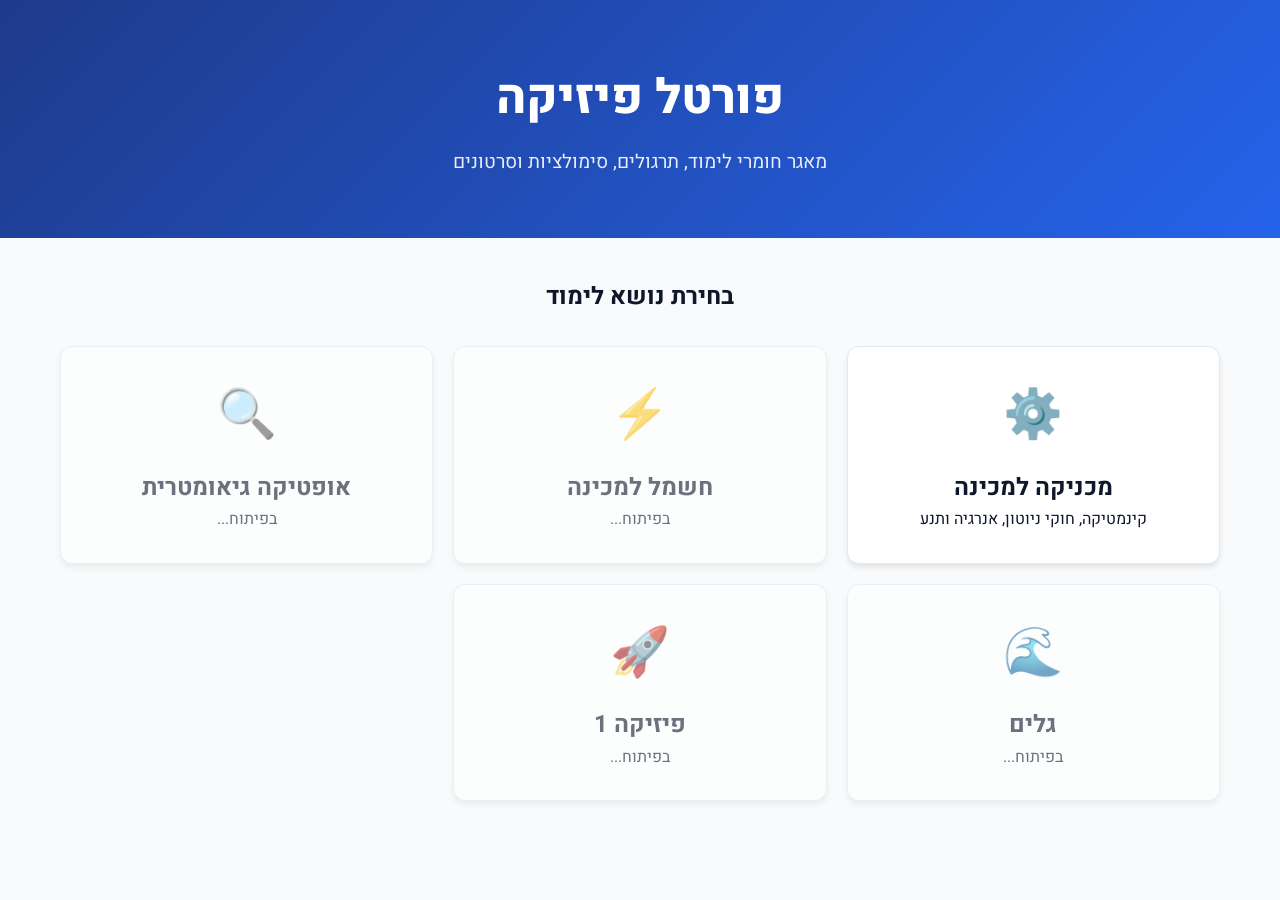
==== index.html @ ec4af348 "Initial commit: Physics Education Portal" ====
<!DOCTYPE html>
<html lang="he" dir="rtl">
<head>
    <meta charset="UTF-8">
    <meta name="viewport" content="width=device-width, initial-scale=1.0">
    <title>פורטל פיזיקה למכינה</title>
    <link href="https://fonts.googleapis.com/css2?family=Heebo:wght@300;400;600;800&display=swap" rel="stylesheet">
    <link rel="stylesheet" href="assets/style.css">
</head>
<body>
    <header class="hero-header">
        <div class="hero-content">
            <h1>פורטל פיזיקה</h1>
            <p>מאגר חומרי לימוד, תרגולים, סימולציות וסרטונים</p>
        </div>
    </header>

    <main class="container">
        <h2 class="section-title">בחירת נושא לימוד</h2>
        <div class="sectors-grid">
            <a href="mechanics.html" class="sector-card active-card">
                <div class="icon">⚙️</div>
                <h2>מכניקה למכינה</h2>
                <p>קינמטיקה, חוקי ניוטון, אנרגיה ותנע</p>
            </a>
            
            <div class="sector-card disabled-card">
                <div class="icon">⚡</div>
                <h2>חשמל למכינה</h2>
                <p>בפיתוח...</p>
            </div>

            <div class="sector-card disabled-card">
                <div class="icon">🔍</div>
                <h2>אופטיקה גיאומטרית</h2>
                <p>בפיתוח...</p>
            </div>

            <div class="sector-card disabled-card">
                <div class="icon">🌊</div>
                <h2>גלים</h2>
                <p>בפיתוח...</p>
            </div>

            <div class="sector-card disabled-card">
                <div class="icon">🚀</div>
                <h2>פיזיקה 1</h2>
                <p>בפיתוח...</p>
            </div>
        </div>
    </main>
</body>
</html>
---- assets/style.css ----
:root {
    --primary-color: #2563eb;
    --primary-hover: #1d4ed8;
    --bg-color: #f8fafc;
    --surface-color: #ffffff;
    --text-main: #0f172a;
    --text-muted: #64748b;
    --border-color: #e2e8f0;
    --radius-md: 8px;
    --radius-lg: 12px;
}

* {
    margin: 0;
    padding: 0;
    box-sizing: border-box;
    font-family: 'Heebo', sans-serif;
}

body {
    background-color: var(--bg-color);
    color: var(--text-main);
    line-height: 1.6;
}

/* --- Hero & Index --- */
.hero-header {
    background: linear-gradient(135deg, #1e3a8a 0%, #2563eb 100%);
    color: white;
    text-align: center;
    padding: 60px 20px;
    margin-bottom: 40px;
}

.hero-header h1 {
    font-size: 3rem;
    font-weight: 800;
    margin-bottom: 10px;
}

.hero-header p {
    font-size: 1.2rem;
    opacity: 0.9;
}

.container {
    max-width: 1200px;
    margin: 0 auto;
    padding: 0 20px;
}

.section-title {
    text-align: center;
    margin-bottom: 30px;
    color: var(--text-main);
}

.sectors-grid {
    display: grid;
    grid-template-columns: repeat(auto-fit, minmax(280px, 1fr));
    gap: 20px;
    margin-bottom: 60px;
}

.sector-card {
    background: var(--surface-color);
    border-radius: var(--radius-lg);
    padding: 30px 20px;
    text-align: center;
    text-decoration: none;
    color: var(--text-main);
    box-shadow: 0 4px 6px -1px rgba(0, 0, 0, 0.1);
    transition: transform 0.2s, box-shadow 0.2s;
    border: 1px solid var(--border-color);
}

.sector-card:hover {
    transform: translateY(-5px);
    box-shadow: 0 10px 15px -3px rgba(0, 0, 0, 0.1);
}

.sector-card .icon {
    font-size: 3rem;
    margin-bottom: 15px;
}

.disabled-card {
    opacity: 0.6;
    cursor: not-allowed;
}
.disabled-card:hover {
    transform: none;
    box-shadow: 0 4px 6px -1px rgba(0, 0, 0, 0.1);
}

/* --- App Layout (Mechanics Page) --- */
.top-nav {
    background: var(--surface-color);
    padding: 15px 30px;
    display: flex;
    align-items: center;
    border-bottom: 1px solid var(--border-color);
    box-shadow: 0 1px 3px rgba(0,0,0,0.05);
}

.top-nav h1 {
    font-size: 1.5rem;
    margin-right: 20px;
    color: var(--primary-color);
}

.back-link {
    text-decoration: none;
    color: var(--text-muted);
    font-weight: 600;
    display: flex;
    align-items: center;
}
.back-link:hover {
    color: var(--primary-color);
}

.layout-wrapper {
    display: flex;
    max-width: 1400px;
    margin: 30px auto;
    padding: 0 20px;
    gap: 30px;
    align-items: flex-start;
}

.sidebar {
    flex: 0 0 250px;
    background: var(--surface-color);
    border-radius: var(--radius-lg);
    padding: 20px;
    box-shadow: 0 2px 4px rgba(0,0,0,0.05);
    border: 1px solid var(--border-color);
}

.sidebar h2 {
    font-size: 1.2rem;
    margin-bottom: 15px;
    padding-bottom: 10px;
    border-bottom: 2px solid var(--bg-color);
}

.chapter-list {
    list-style: none;
}

.chapter-list li {
    margin-bottom: 8px;
}

.chapter-link {
    display: block;
    padding: 10px 15px;
    text-decoration: none;
    color: var(--text-main);
    border-radius: var(--radius-md);
    transition: background 0.2s, color 0.2s;
}

.chapter-link:hover {
    background: var(--bg-color);
}

.chapter-link.active {
    background: var(--primary-color);
    color: white;
    font-weight: 600;
}

.content-area {
    flex: 1;
    background: var(--surface-color);
    border-radius: var(--radius-lg);
    padding: 30px;
    box-shadow: 0 2px 4px rgba(0,0,0,0.05);
    border: 1px solid var(--border-color);
    min-height: 600px;
}

.content-area h2 {
    font-size: 2rem;
    margin-bottom: 20px;
    color: var(--text-main);
}

/* --- Tabs --- */
.tabs-header {
    display: flex;
    gap: 10px;
    border-bottom: 2px solid var(--border-color);
    margin-bottom: 20px;
    overflow-x: auto;
}

.tab-btn {
    background: none;
    border: none;
    padding: 10px 20px;
    font-size: 1rem;
    font-weight: 600;
    color: var(--text-muted);
    cursor: pointer;
    border-bottom: 3px solid transparent;
    margin-bottom: -2px;
    transition: color 0.2s, border-color 0.2s;
    white-space: nowrap;
}

.tab-btn:hover {
    color: var(--primary-color);
}

.tab-btn.active {
    color: var(--primary-color);
    border-bottom-color: var(--primary-color);
}

.tab-pane {
    display: none;
    animation: fadeIn 0.3s ease;
}

.tab-pane.active {
    display: block;
}

@keyframes fadeIn {
    from { opacity: 0; transform: translateY(5px); }
    to { opacity: 1; transform: translateY(0); }
}

/* --- Content Styles --- */
.content-list {
    list-style: none;
}

.content-list li {
    background: var(--bg-color);
    margin-bottom: 10px;
    border-radius: var(--radius-md);
    transition: transform 0.2s;
}

.content-list li a {
    display: block;
    padding: 15px 20px;
    text-decoration: none;
    color: var(--text-main);
    font-weight: 600;
}

.content-list li:hover {
    transform: translateX(-5px);
    border-right: 4px solid var(--primary-color);
}

.video-grid {
    display: grid;
    grid-template-columns: repeat(auto-fit, minmax(300px, 1fr));
    gap: 20px;
}

.video-card {
    background: var(--bg-color);
    padding: 15px;
    border-radius: var(--radius-md);
}

.video-card h3 {
    font-size: 1.1rem;
    margin-bottom: 10px;
}

.video-wrapper {
    position: relative;
    padding-bottom: 56.25%; /* 16:9 Aspect Ratio */
    height: 0;
    overflow: hidden;
    border-radius: var(--radius-md);
}

.video-wrapper iframe {
    position: absolute;
    top: 0;
    left: 0;
    width: 100%;
    height: 100%;
}

.empty-state {
    color: var(--text-muted);
    font-style: italic;
    padding: 20px;
    background: var(--bg-color);
    border-radius: var(--radius-md);
    text-align: center;
}

/* Markdown/Summary Content */
.prose {
    font-size: 1.1rem;
    line-height: 1.8;
}
.prose p { margin-bottom: 15px; }
.prose ul { margin-right: 25px; margin-bottom: 15px; }
.prose h3 { margin-top: 25px; margin-bottom: 10px; }

/* Responsive */
@media (max-width: 768px) {
    .layout-wrapper {
        flex-direction: column;
    }
    .sidebar {
        flex: auto;
        width: 100%;
    }
}
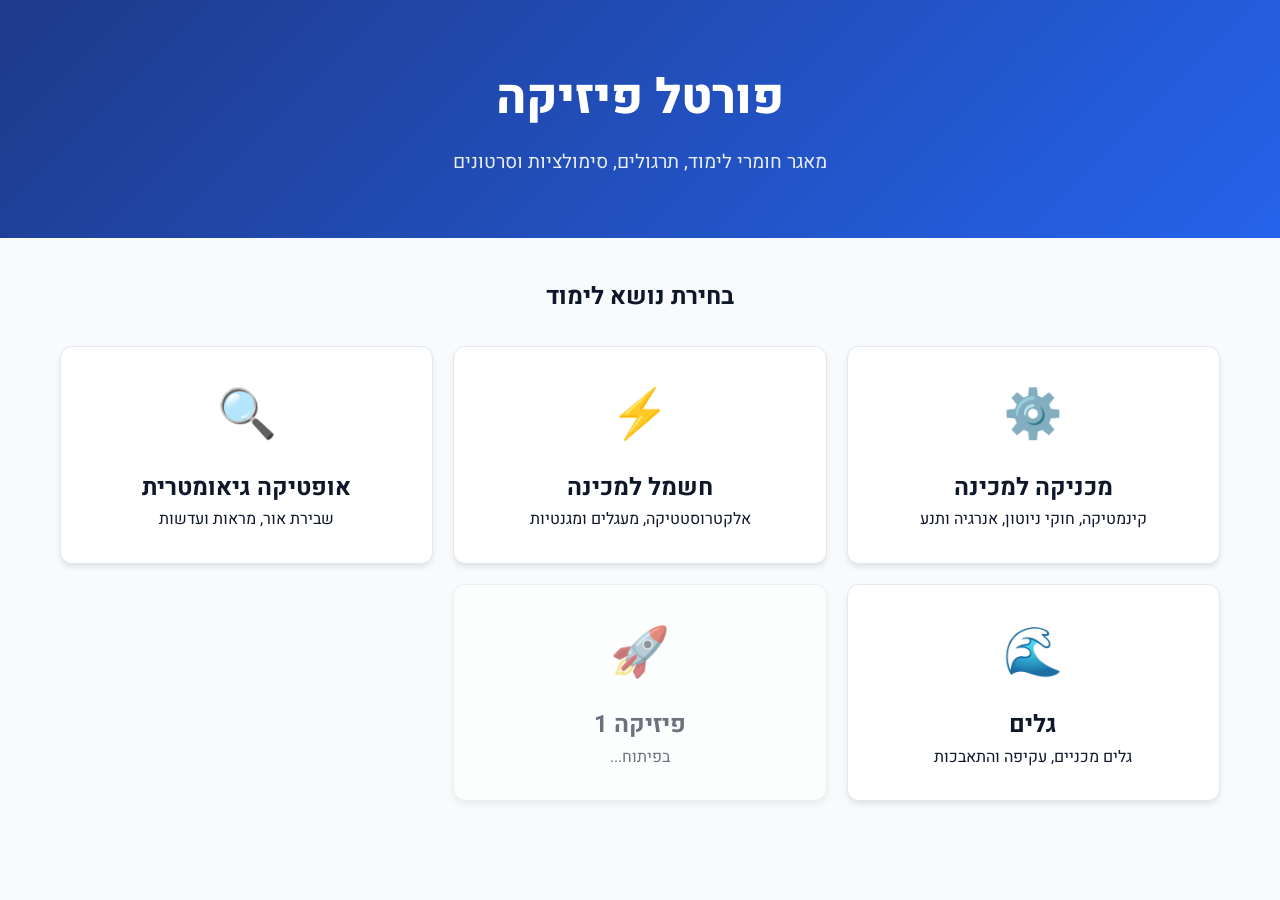
==== commit d2e8f4bf: "Fix video links, cache busting, and add new sections" ====
--- a/index.html
+++ b/index.html
@@ -1,4 +1,4 @@
-<!DOCTYPE html>
+﻿<!DOCTYPE html>
 <html lang="he" dir="rtl">
 <head>
     <meta charset="UTF-8">
@@ -24,23 +24,23 @@
                 <p>קינמטיקה, חוקי ניוטון, אנרגיה ותנע</p>
             </a>
             
-            <div class="sector-card disabled-card">
+            <a href="electricity.html" class="sector-card">
                 <div class="icon">⚡</div>
                 <h2>חשמל למכינה</h2>
-                <p>בפיתוח...</p>
-            </div>
+                <p>אלקטרוסטטיקה, מעגלים ומגנטיות</p>
+            </a>
 
-            <div class="sector-card disabled-card">
+            <a href="optics.html" class="sector-card">
                 <div class="icon">🔍</div>
                 <h2>אופטיקה גיאומטרית</h2>
-                <p>בפיתוח...</p>
-            </div>
+                <p>שבירת אור, מראות ועדשות</p>
+            </a>
 
-            <div class="sector-card disabled-card">
+            <a href="waves.html" class="sector-card">
                 <div class="icon">🌊</div>
                 <h2>גלים</h2>
-                <p>בפיתוח...</p>
-            </div>
+                <p>גלים מכניים, עקיפה והתאבכות</p>
+            </a>
 
             <div class="sector-card disabled-card">
                 <div class="icon">🚀</div>
@@ -51,3 +51,7 @@
     </main>
 </body>
 </html>
+
+
+
+
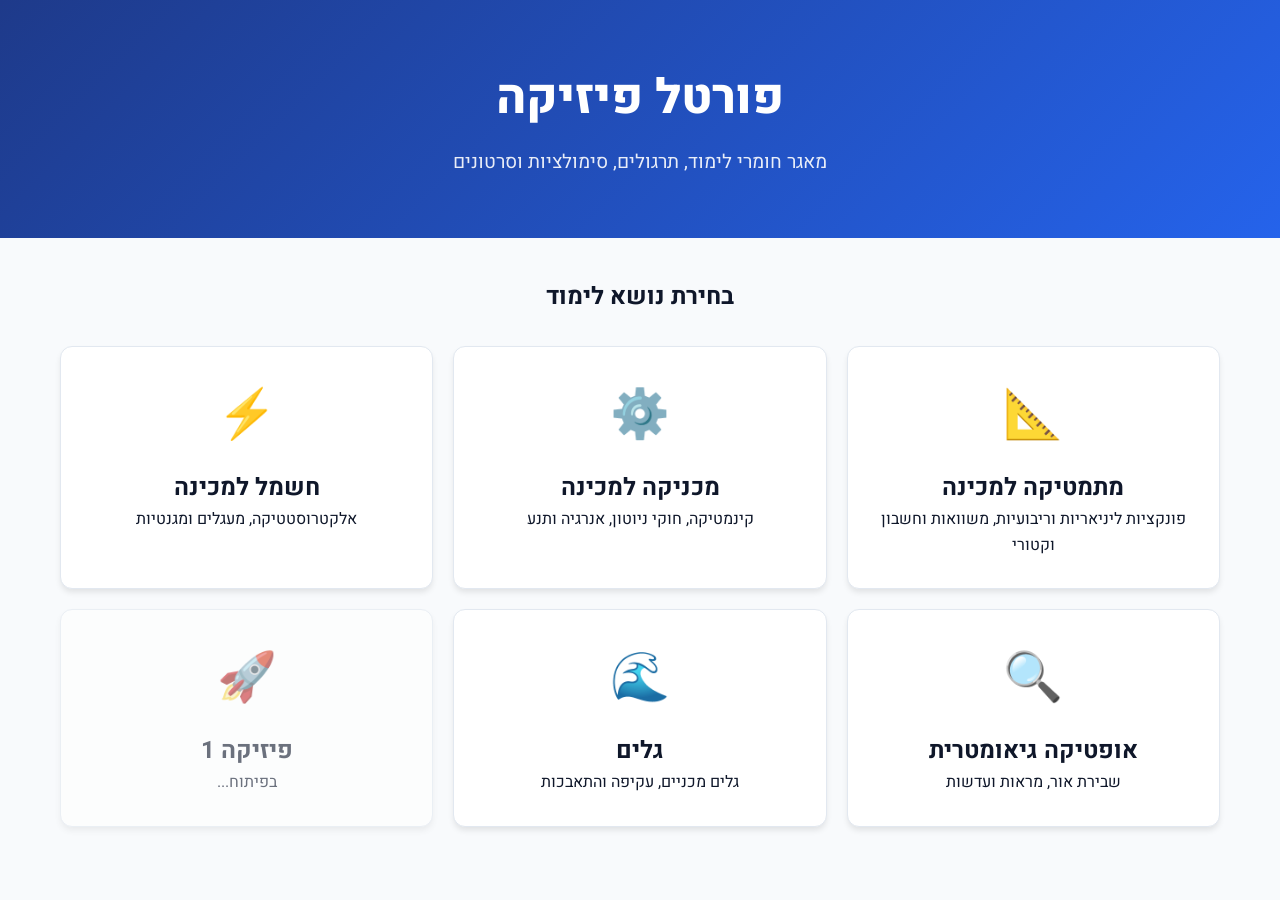
==== commit 6c023299: "Add Math page with VecMath lab and fix kinematics2d videos" ====
--- a/index.html
+++ b/index.html
@@ -1,11 +1,11 @@
-﻿<!DOCTYPE html>
+<!DOCTYPE html>
 <html lang="he" dir="rtl">
 <head>
     <meta charset="UTF-8">
     <meta name="viewport" content="width=device-width, initial-scale=1.0">
     <title>פורטל פיזיקה למכינה</title>
     <link href="https://fonts.googleapis.com/css2?family=Heebo:wght@300;400;600;800&display=swap" rel="stylesheet">
-    <link rel="stylesheet" href="assets/style.css">
+    <link rel="stylesheet" href="assets/style.css?v=2">
 </head>
 <body>
     <header class="hero-header">
@@ -18,6 +18,12 @@
     <main class="container">
         <h2 class="section-title">בחירת נושא לימוד</h2>
         <div class="sectors-grid">
+            <a href="math.html" class="sector-card">
+                <div class="icon">📐</div>
+                <h2>מתמטיקה למכינה</h2>
+                <p>פונקציות ליניאריות וריבועיות, משוואות וחשבון וקטורי</p>
+            </a>
+            
             <a href="mechanics.html" class="sector-card active-card">
                 <div class="icon">⚙️</div>
                 <h2>מכניקה למכינה</h2>
--- a/assets/style.css
+++ b/assets/style.css
@@ -265,6 +265,18 @@
     gap: 20px;
 }
 
+.video-group-title {
+    grid-column: 1 / -1;
+    font-size: 1.3rem;
+    margin: 15px 0 0;
+    padding-bottom: 6px;
+    border-bottom: 2px solid var(--primary-color);
+}
+
+.video-group-title:first-child {
+    margin-top: 0;
+}
+
 .video-card {
     background: var(--bg-color);
     padding: 15px;
